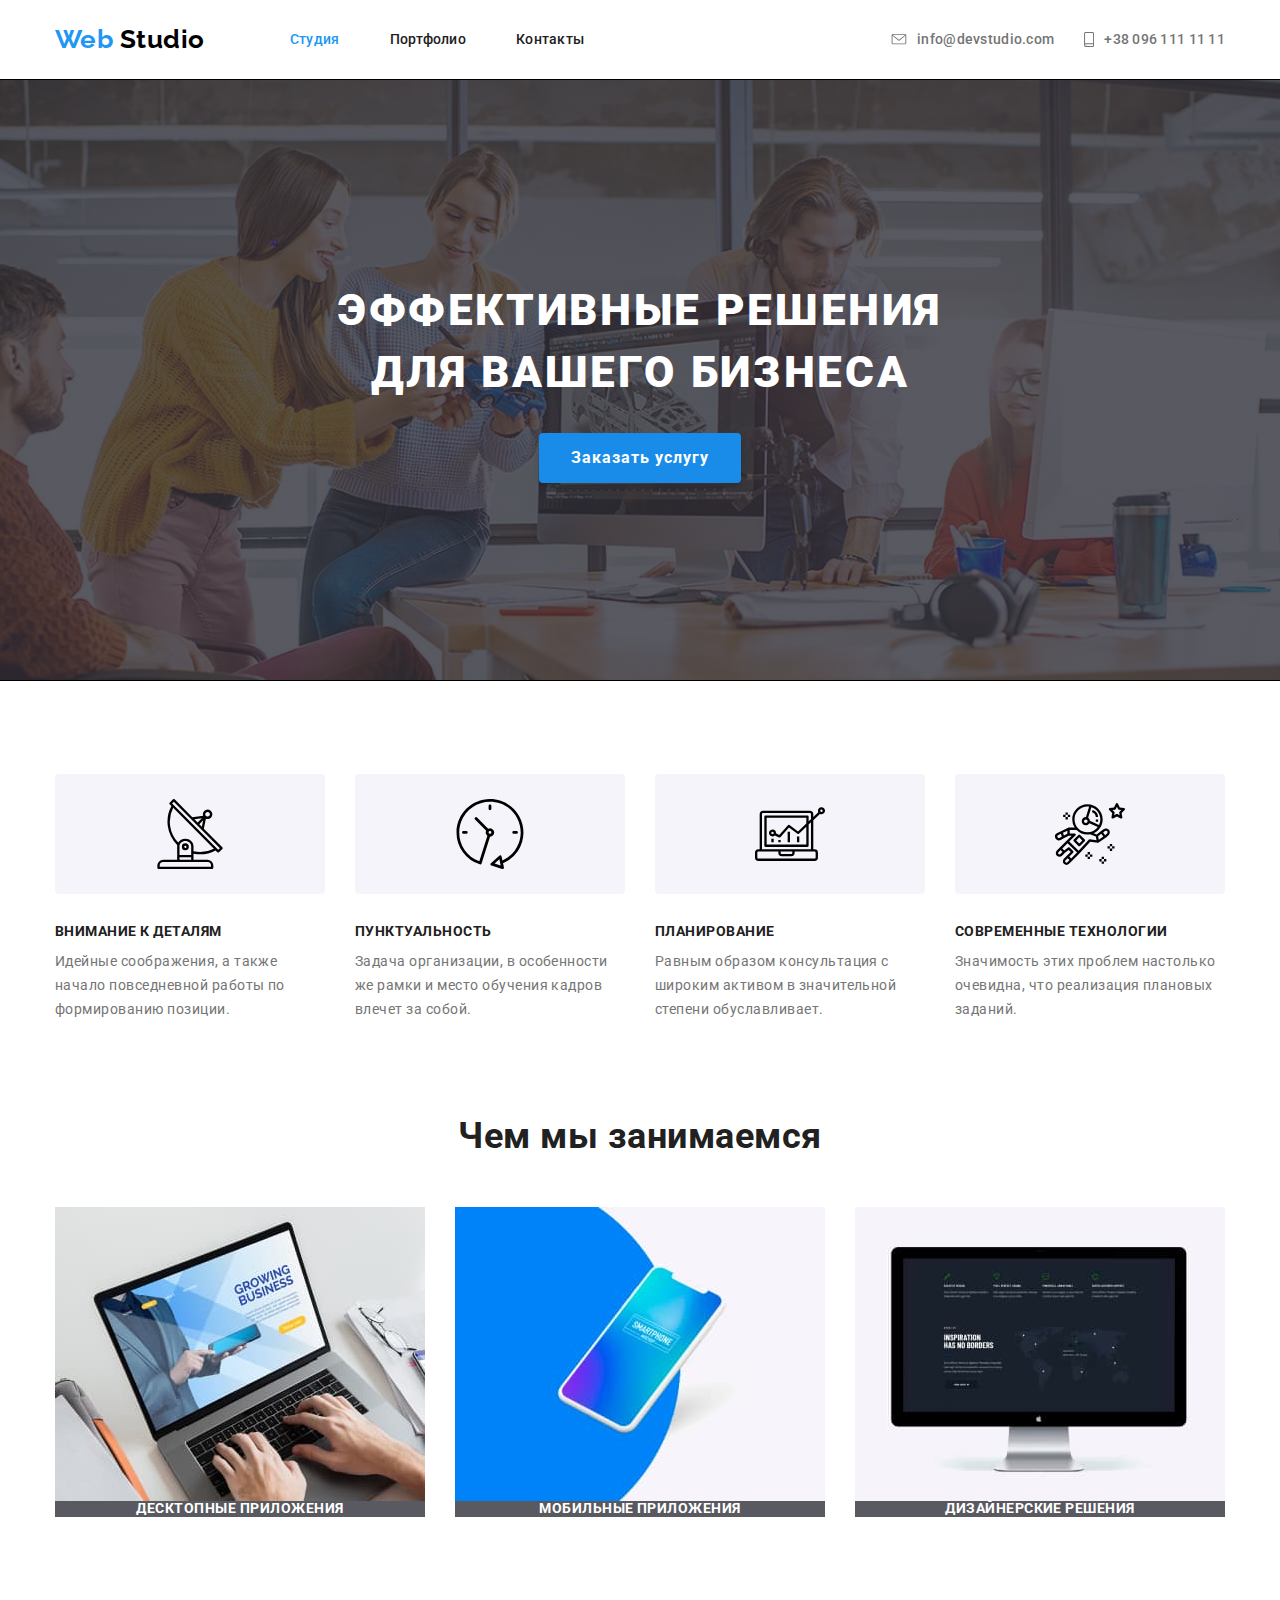
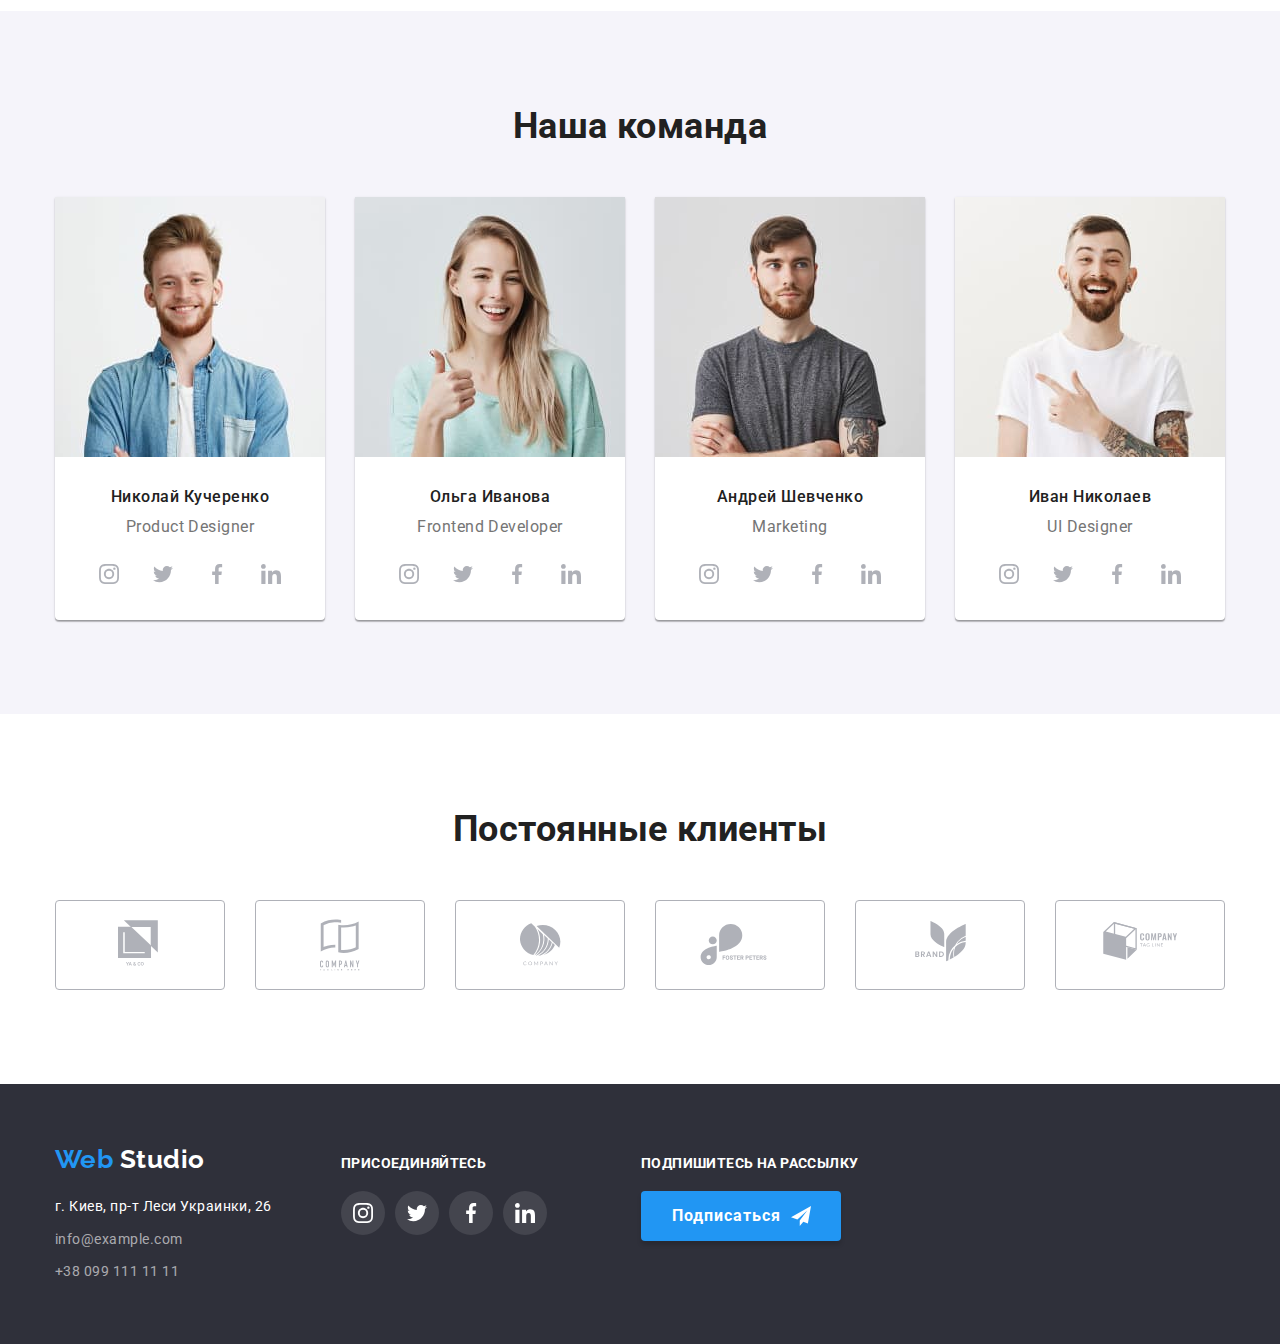
==== index.html @ 8c5b04fd "Добавляет основные файлы проекта" ====
<!DOCTYPE html>
<html lang="ru">
  <head>
    <meta charset="UTF-8" />
    <meta name="viewport" content="width=device-width, initial-scale=1.0" />
    <title lang="en">Markup homework4</title>
    <link
      href="https://fonts.googleapis.com/css2?family=Raleway:wght@700&family=Roboto:wght@400;500;700;900&display=swap"
      rel="stylesheet"
    />
    <link
      rel="stylesheet"
      href="https://cdnjs.cloudflare.com/ajax/libs/modern-normalize/0.6.0/modern-normalize.min.css"
    />
    <link rel="stylesheet" href="css/styles.css" />
  </head>
  <body>
    <!-- Шапка -->
    <header class="head main-no-border">
      <div class="container section">
        <nav class="main-nav">
          <a href="./index.html" class="logo-head"
            ><span class="logo-decoration">Web</span> Studio</a
          >
          <ul class="menunav list">
            <li class="item">
              <a href="./index.html" class="menunav-links current link"
                >Студия</a
              >
            </li>
            <li class="item">
              <a href="./portfolio.html" class="menunav-links link"
                >Портфолио</a
              >
            </li>
            <li class="item">
              <a href="" class="menunav-links link">Контакты</a>
            </li>
          </ul>
        </nav>
        <div class="header-util">
          <address class="contacts list">
            <ul class="contacts-list list">
              <li class="contacts-list-item">
                <a
                  class="contacts-links envelope"
                  href="mailto:info@devstudio.com"
                  lang="en"
                  ><svg class="icon-envelope" width="16" height="11">
                    <use href="./images/sprite.svg#icon-envelope"></use>
                  </svg>
                  info@devstudio.com</a
                >
              </li>
              <li class="contacts-list-item">
                <a class="contacts-links smartphone" href="tel:=380961111111">
                  <svg class="icon-smartphone" width="10" height="15">
                    <use href="./images/sprite.svg#icon-smartphone"></use>
                  </svg>
                  +38 096 111 11 11</a
                >
              </li>
            </ul>
          </address>
        </div>
      </div>
    </header>
    <main>
      <!-- Секция Герой -->
      <section class="hero">
        <div class="container">
          <h1 class="hero-title">
            Эффективные решения<br />
            для вашего бизнеса
          </h1>
          <a href="" class="button">Заказать услугу</a>
        </div>
      </section>

      <!-- Секция преимуществ -->
      <section class="section advantages">
        <div class="container">
          <h2 class="subject">Наши Преимущества</h2>
          <ul class="advantages-list list">
            <li class="advantages-item">
              <div class="advantages-util">
                <svg class="icon-advantages">
                  <use href="./images/sprite.svg#icon-antenna1"></use>
                </svg>
              </div>
              <h3 class="advantages-title">Внимание к деталям</h3>
              <p class="advantages-text">
                Идейные соображения, а также начало повседневной работы по
                формированию позиции.
              </p>
            </li>
            <li class="advantages-item">
              <div class="advantages-util">
                <svg class="icon-advantages">
                  <use href="./images/sprite.svg#icon-clock1"></use>
                </svg>
              </div>
              <h3 class="advantages-title">Пунктуальность</h3>
              <p class="advantages-text">
                Задача организации, в особенности же рамки и место обучения
                кадров влечет за собой.
              </p>
            </li>
            <li class="advantages-item">
              <div class="advantages-util">
                <svg class="icon-advantages">
                  <use href="./images/sprite.svg#icon-diagram1"></use>
                </svg>
              </div>
              <h3 class="advantages-title">Планирование</h3>
              <p class="advantages-text">
                Равным образом консультация с широким активом в значительной
                степени обуславливает.
              </p>
            </li>
            <li class="advantages-item">
              <div class="advantages-util">
                <svg class="icon-advantages">
                  <use href="./images/sprite.svg#icon-astronaut1"></use>
                </svg>
              </div>
              <h3 class="advantages-title">Современные технологии</h3>
              <p class="advantages-text">
                Значимость этих проблем настолько очевидна, что реализация
                плановых заданий.
              </p>
            </li>
          </ul>
        </div>
      </section>
      <!-- Секций чем мы занимаемся -->
      <section class="job section">
        <div class="container">
          <h2 class="job-title">Чем мы занимаемся</h2>
          <ul class="job-list list">
            <li class="job-list-item">
              <img
                src="./images/laptop.jpg"
                alt="laptop"
                width="370"
                height="294"
              />
              <h3 class="job-description">Десктопные приложения</h3>
            </li>
            <li class="job-list-item">
              <img
                src="./images/smartphone.jpg"
                alt="smartphone"
                width="370"
                height="294"
              />
              <h3 class="job-description">Мобильные приложения</h3>
            </li>
            <li class="job-list-item">
              <img
                src="./images/design.jpg"
                alt="design"
                width="370"
                height="294"
              />
              <h3 class="job-description">Дизайнерские решения</h3>
            </li>
          </ul>
        </div>
      </section>
      <!-- Секция наша команда -->
      <section class="team section">
        <div class="container">
          <h2 class="team-main-title">Наша команда</h2>
          <ul class="team-list list">
            <li class="team-list-item">
              <img
                src="./images/team/Nick.jpg"
                alt="Фото_дизайнера"
                width="270"
                height="260"
              />
              <h3 class="team-title">Николай Кучеренко</h3>
              <p class="team-text">Product Designer</p>
              <ul class="team-socials list">
                <li class="team-socials-item">
                  <a
                    class="team-socials-item-link"
                    href="https://www.instagram.com/"
                    aria-label="Иконка инстаграма"
                    ><svg class="icon-socials-team">
                      <use href="./images/sprite.svg#icon-instagram"></use>
                    </svg>
                  </a>
                </li>
                <li class="team-socials-item">
                  <a
                    class="team-socials-item-link"
                    href="https://twitter.com/?lang=ru"
                    aria-label="Иконка твиттера"
                    ><svg class="icon-socials-team">
                      <use href="./images/sprite.svg#icon-twitter"></use>
                    </svg>
                  </a>
                </li>
                <li class="team-socials-item">
                  <a
                    class="team-socials-item-link"
                    href="https://www.facebook.com/"
                    aria-label="Иконка фейсбука"
                    ><svg class="icon-socials-team">
                      <use href="./images/sprite.svg#icon-facebook"></use></svg
                  ></a>
                </li>
                <li class="team-socials-item">
                  <a
                    class="team-socials-item-link"
                    href="https://www.linkedin.com/"
                    aria-label="Иконка линкедина"
                    ><svg class="icon-socials-team">
                      <use href="./images/sprite.svg#icon-in"></use></svg
                  ></a>
                </li>
              </ul>
            </li>
            <li class="team-list-item">
              <img
                src="./images/team/Olga.jpg"
                alt="Фото_разработчика"
                width="270"
                height="260"
              />
              <h3 class="team-title">Ольга Иванова</h3>
              <p class="team-text">Frontend Developer</p>
              <ul class="team-socials list">
                <li class="team-socials-item">
                  <a
                    class="team-socials-item-link"
                    href="https://www.instagram.com/"
                    aria-label="Иконка инстаграма"
                    ><svg class="icon-socials-team">
                      <use href="./images/sprite.svg#icon-instagram"></use>
                    </svg>
                  </a>
                </li>
                <li class="team-socials-item">
                  <a
                    class="team-socials-item-link"
                    href="https://twitter.com/?lang=ru"
                    aria-label="Иконка твиттера"
                    ><svg class="icon-socials-team">
                      <use href="./images/sprite.svg#icon-twitter"></use></svg
                  ></a>
                </li>
                <li class="team-socials-item">
                  <a
                    class="team-socials-item-link"
                    href="https://www.facebook.com/"
                    aria-label="Иконка фейсбука"
                    ><svg class="icon-socials-team">
                      <use href="./images/sprite.svg#icon-facebook"></use></svg
                  ></a>
                </li>
                <li class="team-socials-item">
                  <a
                    class="team-socials-item-link"
                    href="https://www.linkedin.com/"
                    aria-label="Иконка линкедина"
                    ><svg class="icon-socials-team">
                      <use href="./images/sprite.svg#icon-in"></use></svg
                  ></a>
                </li>
              </ul>
            </li>
            <li class="team-list-item">
              <img
                src="./images/team/Andrew.jpg"
                alt="Фото_маркетингового_директора"
                width="270"
                height="260"
              />
              <h3 class="team-title">Андрей Шевченко</h3>
              <p class="team-text">Marketing</p>
              <ul class="team-socials list">
                <li class="team-socials-item">
                  <a
                    class="team-socials-item-link"
                    href="https://www.instagram.com/"
                    aria-label="Иконка инстаграма"
                    ><svg class="icon-socials-team">
                      <use href="./images/sprite.svg#icon-instagram"></use>
                    </svg>
                  </a>
                </li>
                <li class="team-socials-item">
                  <a
                    class="team-socials-item-link"
                    href="https://twitter.com/?lang=ru"
                    aria-label="Иконка твиттера"
                    ><svg class="icon-socials-team">
                      <use href="./images/sprite.svg#icon-twitter"></use></svg
                  ></a>
                </li>
                <li class="team-socials-item">
                  <a
                    class="team-socials-item-link"
                    href="https://www.facebook.com/"
                    aria-label="Иконка фейсбука"
                    ><svg class="icon-socials-team">
                      <use href="./images/sprite.svg#icon-facebook"></use></svg
                  ></a>
                </li>
                <li class="team-socials-item">
                  <a
                    class="team-socials-item-link"
                    href="https://www.linkedin.com/"
                    aria-label="Иконка линкедина"
                    ><svg class="icon-socials-team">
                      <use href="./images/sprite.svg#icon-in"></use></svg
                  ></a>
                </li>
              </ul>
            </li>
            <li class="team-list-item">
              <img
                src="./images/team/Ivan.jpg"
                alt="Фото_дизайнера_интерфейса"
                width="270"
                height="260"
              />
              <h3 class="team-title">Иван Николаев</h3>
              <p class="team-text">UI Designer</p>
              <ul class="team-socials list">
                <li class="team-socials-item">
                  <a
                    class="team-socials-item-link"
                    href="https://www.instagram.com/"
                    aria-label="Иконка инстаграма"
                    ><svg class="icon-socials-team">
                      <use href="./images/sprite.svg#icon-instagram"></use>
                    </svg>
                  </a>
                </li>
                <li class="team-socials-item">
                  <a
                    class="team-socials-item-link"
                    href="https://twitter.com/?lang=ru"
                    aria-label="Иконка твиттера"
                    ><svg class="icon-socials-team">
                      <use href="./images/sprite.svg#icon-twitter"></use></svg
                  ></a>
                </li>
                <li class="team-socials-item">
                  <a
                    class="team-socials-item-link"
                    href="https://www.facebook.com/"
                    aria-label="Иконка фейсбука"
                    ><svg class="icon-socials-team">
                      <use href="./images/sprite.svg#icon-facebook"></use></svg
                  ></a>
                </li>
                <li class="team-socials-item">
                  <a
                    class="team-socials-item-link"
                    href="https://www.linkedin.com/"
                    aria-label="Иконка линкедина"
                    ><svg class="icon-socials-team">
                      <use href="./images/sprite.svg#icon-in"></use></svg
                  ></a>
                </li>
              </ul>
            </li>
          </ul>
        </div>
      </section>
      <!-- Секция постоянные клиенты -->
      <section class="clients section">
        <div class="container">
          <h2 class="clients-title">Постоянные клиенты</h2>
          <ul class="clients-list list">
            <li class="clients-list-item">
              <a
                class="clients-list-item-link"
                href=""
                aria-label="логотип_клиента1"
                ><svg class="client_logo" width="44" height="49">
                  <use href="./images/sprite.svg#icon-client1"></use></svg
              ></a>
            </li>
            <li class="clients-list-item">
              <a
                class="clients-list-item-link"
                href=""
                aria-label="логотип_клиента2"
                ><svg class="client_logo" width="40" height="52">
                  <use href="./images/sprite.svg#icon-client2"></use></svg
              ></a>
            </li>
            <li class="clients-list-item">
              <a
                class="clients-list-item-link"
                href=""
                aria-label="логотип_клиента3"
                ><svg class="client_logo" width="41" height="43">
                  <use href="./images/sprite.svg#icon-client3"></use></svg
              ></a>
            </li>
            <li class="clients-list-item">
              <a
                class="clients-list-item-link"
                href=""
                aria-label="логотип_клиента4"
                ><svg class="client_logo" width="80" height="42">
                  <use href="./images/sprite.svg#icon-client4"></use></svg
              ></a>
            </li>
            <li class="clients-list-item">
              <a
                class="clients-list-item-link"
                href=""
                aria-label="логотип_клиента5"
                ><svg class="client_logo" width="59" height="47">
                  <use href="./images/sprite.svg#icon-client5"></use></svg
              ></a>
            </li>
            <li class="clients-list-item">
              <a
                class="clients-list-item-link"
                href=""
                aria-label="логотип_клиента6"
                ><svg class="client_logo" width="88" height="45">
                  <use href="./images/sprite.svg#icon-client6"></use></svg
              ></a>
            </li>
          </ul>
        </div>
      </section>
    </main>
    <!-- Футер -->
    <footer class="footer">
      <div class="footer-nav container section">
        <div class="footer-contacts-block">
          <a href="./index.html" class="logo-footer"
            ><span class="logo-decoration">Web</span> Studio</a
          >
          <address class="contacts-footer">
            <ul class="contacts-footer-list list">
              <li class="contacts-footer-list-item">
                <a href="https://goo.gl/maps/6xq8Gzf84UrhbULt7" class="map-link"
                  >г. Киев, пр-т Леси Украинки, 26</a
                >
              </li>
              <li class="contacts-footer-list-item">
                <a href="mailto:info@example.com" class="mail-footer"
                  >info@example.com</a
                >
              </li>
              <li class="contacts-footer-list-item">
                <a href="tel:+380991111111" class="phone-footer"
                  >+38 099 111 11 11</a
                >
              </li>
            </ul>
          </address>
        </div>
        <div class="join_us">
          <b class="join_us-title">ПРИСОЕДИНЯЙТЕСЬ</b>
          <ul class="footer-socials list">
            <li class="footer-socials-item">
              <a
                class="footer-socials-item-link"
                href=""
                aria-label="Иконка инстаграма"
                ><svg class="icon_footer">
                  <use href="./images/sprite.svg#icon-insta_footer"></use>
                </svg>
              </a>
            </li>
            <li class="footer-socials-item">
              <a
                class="footer-socials-item-link"
                href=""
                aria-label="Иконка твиттера"
                ><svg class="icon_footer">
                  <use href="./images/sprite.svg#icon-twitter_footer"></use>
                </svg>
              </a>
            </li>
            <li class="footer-socials-item">
              <a
                class="footer-socials-item-link"
                href=""
                aria-label="Иконка фейсбука"
                ><svg class="icon_footer">
                  <use href="./images/sprite.svg#icon-facebook"></use>
                </svg>
              </a>
            </li>
            <li class="footer-socials-item">
              <a
                class="footer-socials-item-link"
                href=""
                aria-label="Иконка линкедина"
                ><svg class="icon_footer">
                  <use href="./images/sprite.svg#icon-linkedin_footer"></use>
                </svg>
              </a>
            </li>
          </ul>
        </div>
        <div class="subscribe">
          <b class="subscribe-title">Подпишитесь на рассылку</b>
          <a href="" class="button-footer"
            >Подписаться<svg class="icon-icon_send">
              <use href="./images/sprite.svg#icon-icon_send"></use></svg
          ></a>
        </div>
      </div>
    </footer>
  </body>
</html>
---- css/styles.css ----
html {
  box-sizing: border-box;
}

*,
*::before,
*::after {
  box-sizing: inherit;
}

:root {
  --main-font: 'Roboto', sans-serif;
  --second-font: 'Raleway', sans-serif;
  --primary-text-color: #757575;
  --primary-title-color: #212121;
  --accent-color: #2196f3;
  --primary-white-color: #ffffff;
  --footer-background-color: #2f303a;
  --secondary-white-color: #f5f4fa;
  --main-black-color: #000000;
  --footer-links-color: rgba(255, 255, 255, 0.6);
  --secondaty-accent-color: #188ce8;
  --text-background-color: rgba(47, 48, 58, 0.8);
  --socials-main-color: #afb1b8;
  --primary-background-color: #e5e5e5;
  --portfolio-card-border-color: #eeeeee;
  --hero-gradient-color: rgba(47, 48, 58, 0.8);
  --header-border-color: #ececec;

  --max-width: 1200px;
}

body {
  background-color: var(--primary-white-color);
  color: var(--primary-text-color);
  font-family: var(--main-font);
  letter-spacing: 0.03em;
}

h1,
h2,
h3,
h4,
h5,
h6,
p {
  padding: 0;
  margin: 0;
}
/* обнуление стилей */

img {
  display: block;
  max-width: 100%;
  height: auto;
}

.list {
  list-style: none;
  margin: 0px;
  padding: 0px;
}
.link {
  text-decoration: none;
  display: block;
}

/* Контейнер */
.container {
  width: 1200px;
  margin-left: auto;
  margin-right: auto;
  padding-left: 15px;
  padding-right: 15px;
}
/* cекция */
.section {
  padding-top: 94px;
  padding-bottom: 94px;

  margin-left: auto;
  margin-right: auto;
}

/* оформление шапки */

.logo-head,
.logo-decoration {
  font-family: var(--second-font);
  font-weight: bold;
  font-size: 26px;
  line-height: 1.2;
  color: var(--main-black-color);
}

.head .container {
  display: flex;
  align-items: center;
  justify-content: space-between;
}

.logo-head {
  margin-right: 85px;
}

.logo-decoration {
  color: var(--accent-color);
}

/* оформление навигации сайта */
.main-no-border {
  border: 0px;
}

header {
  color: var(--main-font-color);
  border-bottom: 1px solid var(--header-border-color);
}

header .section {
  padding-top: 0px;
  padding-bottom: 0px;
}

.main-nav,
.menunav {
  display: flex;
  align-items: center;
  /* justify-content: space-around; */
}

.menunav .item:not(:last-child) {
  margin-right: 50px;
}

.header-util {
  display: flex;
}

.contacts-list {
  display: flex;
}

.contacts-list-item:not(:last-child) {
  margin-right: 30px;
}

.menunav-links,
.contacts-links {
  padding-top: 32px;
  padding-bottom: 32px;

  font-style: normal;
  color: var(--primary-title-color);
  font-weight: 500;
  font-size: 14px;
  line-height: 1.14;
  letter-spacing: 0.02em;
}

.contacts-links {
  display: flex;
  align-items: center;
}

.icon-smartphone {
  margin-right: 10px;
  fill: var(--primary-text-color);
}

.icon-envelope {
  margin-right: 10px;
  fill: var(--primary-text-color);
}

/* Оформление интерактивных элементов */
.menunav .menunav-links:hover,
.menunav .menunav-links:focus,
.menunav .menunav-links.current,
.contacts .contacts-links:focus,
.contacts .contacts-links:hover,
.contacts-links:hover .icon-smartphone,
.contacts-links:focus .icon-smartphone,
.contacts-links:hover .icon-envelope,
.contacts-links:focus .icon-envelope {
  color: var(--accent-color);
  fill: var(--accent-color);
  position: relative;
}

.team-socials-item-link:hover,
.team-socials-item-link:focus,
.footer-socials-item-link:hover,
.footer-socials-item-link:focus {
  background-color: var(--accent-color);
}

/* линия под активной страницей */

/* оформление списка контактов */
.contacts-links {
  color: var(--primary-text-color);
}

/* Оформление основной страницы */
/* Секция Герой */

/* Картинка Герой */
.hero {
  padding-top: 200px;
  padding-bottom: 200px;
  max-width: 1600px;
  height: 600px;
  margin-left: auto;
  margin-right: auto;
  text-align: center;
  outline: 1px solid black;

  background-image: linear-gradient(
      to right,
      var(--hero-gradient-color),
      var(--hero-gradient-color)
    ),
    url('../images/hero-image.jpg');
  background-size: cover;
  background-repeat: no-repeat;
  background-position: center;

  text-align: center;
}

/* .hero .container {
  padding-top: 200px;
  padding-bottom: 200px;
} */

.hero .button {
  padding: 10px 32px;
  border-radius: 4px;
  display: inline-block;
  margin-left: auto;
  margin-right: auto;
  box-shadow: 0px 4px 4px rgba(0, 0, 0, 0.15);
}

.hero-title {
  /* padding-top: 200px; */
  width: 696px;
  margin-left: auto;
  margin-right: auto;
  margin-bottom: 30px;

  font-weight: 900;
  font-size: 44px;
  line-height: 1.4;
  text-align: center;
  letter-spacing: 0.06em;
  text-transform: uppercase;
  color: #ffffff;
}
/* Секция преимуществ */

.advantages-list {
  display: flex;
  align-items: stretch;
  flex-wrap: wrap;
}

.advantages-item {
  width: 270px;
}

.advantages-util {
  display: flex;
  height: 120px;
  background-color: var(--secondary-white-color);
  justify-content: center;
  align-items: center;
  border-radius: 4px;

  margin-bottom: 30px;
}

.icon-advantages {
  width: 70px;
  height: 70px;
}

.advantages-item:not(:last-child) {
  margin-right: 30px;
}

.advantages-title {
  margin-bottom: 10px;

  font-weight: bold;
  font-size: 14px;
  line-height: 1.14;
  text-transform: uppercase;
  color: var(--primary-title-color);
}

.advantages-text {
  font-size: 14px;
  line-height: 1.7;
  color: var(--primary-text-color);
}
/* Секция "Чем мы занимаемся */

.job.section {
  padding-top: 0px;
}

.job-list {
  display: flex;
  /* justify-content: space-between; */
}

.job-list-item:not(:last-child) {
  margin-right: 30px;
}

.job-list-item {
  width: 370px;
}

.job-title {
  margin-bottom: 50px;

  font-weight: bold;
  font-size: 36px;
  line-height: 1.17;
  text-align: center;
  color: var(--primary-title-color);
}

.job-description {
  font-weight: bold;
  font-size: 14px;
  line-height: 1.14;
  text-align: center;
  text-transform: uppercase;
  color: var(--primary-white-color);
  background-color: var(--text-background-color);
}

/* Секция наша Команда */

.team.section {
  background-color: var(--secondary-white-color);
}

.container .team {
  display: flex;
}

.team-list {
  display: flex;
  /* justify-content: space-between; */
}

.team-list-item {
  padding-bottom: 24px;

  border-radius: 0px 0px 4px 4px;
  box-shadow: 0px 2px 1px rgba(0, 0, 0, 0.2), 0px 1px 1px rgba(0, 0, 0, 0.14),
    0px 1px 3px rgba(0, 0, 0, 0.12);
  background-color: var(--primary-white-color);
}

.team-list-item > img {
  margin-bottom: 30px;
}

.team-list-item:not(:last-child) {
  margin-right: 30px;
}

/* Заголовок */
.team-main-title {
  margin-bottom: 50px;

  font-weight: bold;
  font-size: 36px;
  line-height: 1.17;
  text-align: center;
  color: var(--primary-title-color);
}

/* Имена команды */
.team-title {
  margin-bottom: 10px;

  font-weight: 500;
  font-size: 16px;
  line-height: 1.19;
  text-align: center;
  color: var(--primary-title-color);
}
/* Должности */
.team-text {
  margin-bottom: 16px;

  font-size: 16px;
  line-height: 1.19;
  text-align: center;
  color: var(--primary-text-color);
}
/* Соц сети */

.team-socials-item:not(:last-child) {
  margin-right: 10px;
}

.team-socials {
  display: flex;
  justify-content: center;
}

.team-socials-item-link {
  display: flex;
  justify-content: center;
  align-items: center;
  width: 44px;
  height: 44px;
  border-radius: 50%;
  background-color: var(--primary-white-color);
  /* background-position: center;
  background-repeat: no-repeat; */
}

.icon-socials-team {
  width: 20px;
  height: 20px;
  fill: var(--socials-main-color);
}

.team-socials-item-link:hover .icon-socials-team {
  fill: var(--primary-white-color);
}

.team-socials a {
  color: var(--socials-main-color);
}

/* Секция постоянные клиенты */

.container .clients {
  display: flex;
}

.clients-list {
  display: flex;
  justify-content: space-between;
}

.clients-list-item {
  display: flex;
  justify-content: center;
  align-items: center;

  width: 170px;
  height: 90px;
  box-sizing: border-box;
  border: 1px solid var(--socials-main-color);
  border-radius: 4px;
}

.clients-list-item:hover {
  border: 1px solid var(--accent-color);
  border-radius: 4px;
}

.clients-list-item:hover .client_logo,
.clients-list-item:focus .client_logo {
  fill: var(--accent-color);
}

.clients-list-item:not(:last-child) {
  margin-right: 30px;
}

.clients-list-item-link {
  display: flex;
  justify-content: center;
  align-items: center;
  width: 170px;
  height: 90px;
}

.client_logo {
  fill: var(--socials-main-color);
}

.clients-title {
  margin-bottom: 50px;

  font-weight: bold;
  font-size: 36px;
  line-height: 1.17;
  text-align: center;
  color: var(--primary-title-color);
}

/* Подвал */

.footer {
  background: var(--footer-background-color);
}

footer div {
  vertical-align: top;
}

footer div.section {
  padding-top: 60px;
  padding-bottom: 60px;
}

.footer-nav {
  display: flex;
  align-items: baseline;
  padding-right: 15px;
  padding-left: 15px;
}

.footer-contacts-block {
  /* width: 231px; */
  margin-right: 69px;
}

.contacts-footer-list-item:not(:last-child) {
  margin-bottom: 9px;
}

.mail-footer,
.phone-footer,
.map-link {
  display: block;

  font-style: normal;
  font-size: 14px;
  line-height: 1.7;
  color: rgba(255, 255, 255, 0.6);
}

.phone-footer {
  color: var(--footer-links-color);
}

.logo-footer {
  margin-bottom: 20px;

  font-family: var(--second-font);
  font-weight: bold;
  font-size: 26px;
  line-height: 1.2;
  color: #ffffff;
  text-decoration: none;
  display: block;
}
.map-link {
  color: #ffffff;
}

.join_us {
  /* width: 206px; */
  margin-right: 94px;
}

.join_us-title,
.subscribe-title {
  display: block;
  margin-bottom: 20px;

  font-family: var(--main-font);
  font-weight: bold;
  font-size: 14px;
  line-height: 16px;
  letter-spacing: 0.03em;
  text-transform: uppercase;
}

.footer-socials {
  display: flex;
  justify-content: space-between;
}
.footer-socials-item:not(:last-child) {
  margin-right: 10px;
}

/* иконки соц-сетей */
.footer-socials-item-link {
  display: flex;
  justify-content: center;
  align-items: center;
  width: 44px;
  height: 44px;
  border-radius: 50%;
  background-color: rgba(255, 255, 255, 0.1);
  /* background-position: center;
  background-repeat: no-repeat; */
}

.icon_footer {
  width: 20px;
  height: 20px;
  fill: var(--primary-white-color);
}

.icon-icon_send {
  /* align-self: flex-end; */
  margin-left: 10px;
  width: 20px;
  height: 20px;
  fill: var(--primary-white-color);
}

/* Оформление портфолио */

.portfolio-item-img {
  display: block;
}

.portfolio-item-link {
  display: block;
}

.portfolio-section {
  padding-top: 93px;
  padding-bottom: 94px;
  /* padding-right: 15px;
  padding-left: 15px; */
}

.portfolio {
  display: flex;
  flex-wrap: wrap;
}

.portfolio-item {
  /* width: 370px; */
  width: calc((100% - 60px) / 3);
  margin-right: 30px;
  margin-bottom: 30px;

  /* border: 1px solid var(--portfolio-card-border-color); */
}

.border-box {
  padding-top: 20px;
  padding-bottom: 20px;
  padding-left: 24px;
  padding-right: 24px;

  border-left: 1px solid var(--portfolio-card-border-color);
  border-right: 1px solid var(--portfolio-card-border-color);
  border-bottom: 1px solid var(--portfolio-card-border-color);
}

.portfolio-item:hover,
.portfolio-item:focus {
  box-shadow: 1px 4px 6px rgba(0, 0, 0, 0.16), 0px 4px 4px rgba(0, 0, 0, 0.06),
    0px 1px 1px rgba(0, 0, 0, 0.12);
}

.portfolio-item:nth-last-child(-n + 3) {
  margin-bottom: 0px;
}

.portfolio-item:nth-child(3n) {
  margin-right: 0px;
}

.portfolio-title {
  margin-bottom: 4px;
  /* padding-left: 24px;
  padding-right: 24px; */

  font-weight: bold;
  font-size: 18px;
  line-height: 2;
  letter-spacing: 0.06em;
  color: var(--primary-title-color);
}

.portfolio-text {
  /* padding-left: 24px;
  padding-right: 24px;
  padding-bottom: 20px; */

  font-size: 16px;
  line-height: 1.9;
  color: var(--primary-text-color);
}

.filter-list {
  display: flex;
  margin-bottom: 34px;
  justify-content: center;
}

.filter-list-item:not(:last-child) {
  margin-right: 8px;
}

.portfolio-description {
  background-color: rgba(33, 150, 243, 0.9);
  color: var(--primary-white-color);
  font-size: 18px;
  line-height: 1.56;
  letter-spacing: 0.03em;
}

a {
  text-decoration: none;
}

b {
  font-weight: bold;
  font-size: 14px;
  line-height: 1.14;
  letter-spacing: 0.03em;
  text-transform: uppercase;
  color: #ffffff;
}

/* Кнопки */
.button,
.button-footer {
  color: var(--primary-white-color);
  background-color: var(--secondaty-accent-color);
  font-family: inherit;
  font-weight: bold;
  font-size: 16px;
  line-height: 1.87;
  display: inline-flex;
  align-items: center;
  text-align: center;
  letter-spacing: 0.06em;
}
.button-footer {
  display: inline-flex;
  padding-top: 10px;
  padding-bottom: 10px;
  padding-left: 29px;
  padding-right: 28px;

  justify-content: center;

  width: 200px;
  height: 50px;
  background-color: var(--accent-color);
  border-radius: 4px;
  box-shadow: 0px 4px 4px rgba(0, 0, 0, 0.15);
}

/* Кнопки фильтров */
.button-filter,
.button-filter-secondary {
  border-radius: 4px;
  padding-top: 6px;
  padding-left: 22px;
  padding-bottom: 6px;
  padding-right: 22px;
  border: none;

  font-weight: 500;
  font-size: 16px;
  line-height: 1.62;
  text-align: center;
  letter-spacing: 0.03em;
  color: var(--primary-white-color);
  background-color: var(--secondaty-accent-color);
  cursor: pointer;
  /* Пока оставить цвета для вторичных кнопок */
}
.button-filter-secondary {
  color: var(--primary-title-color);
  background-color: var(--secondary-white-color);
}
.button-filter:hover,
.button-filter:focus,
.button-filter-secondary:hover,
.button-filter-secondary:focus {
  color: var(--primary-white-color);
  background-color: var(--secondaty-accent-color);
  box-shadow: 0px 2px 2px rgba(0, 0, 0, 0.12), 0px 1px 2px rgba(0, 0, 0, 0.08),
    0px 3px 1px rgba(0, 0, 0, 0.1);
}
.subject,
.portfolio-description {
  display: none;
}
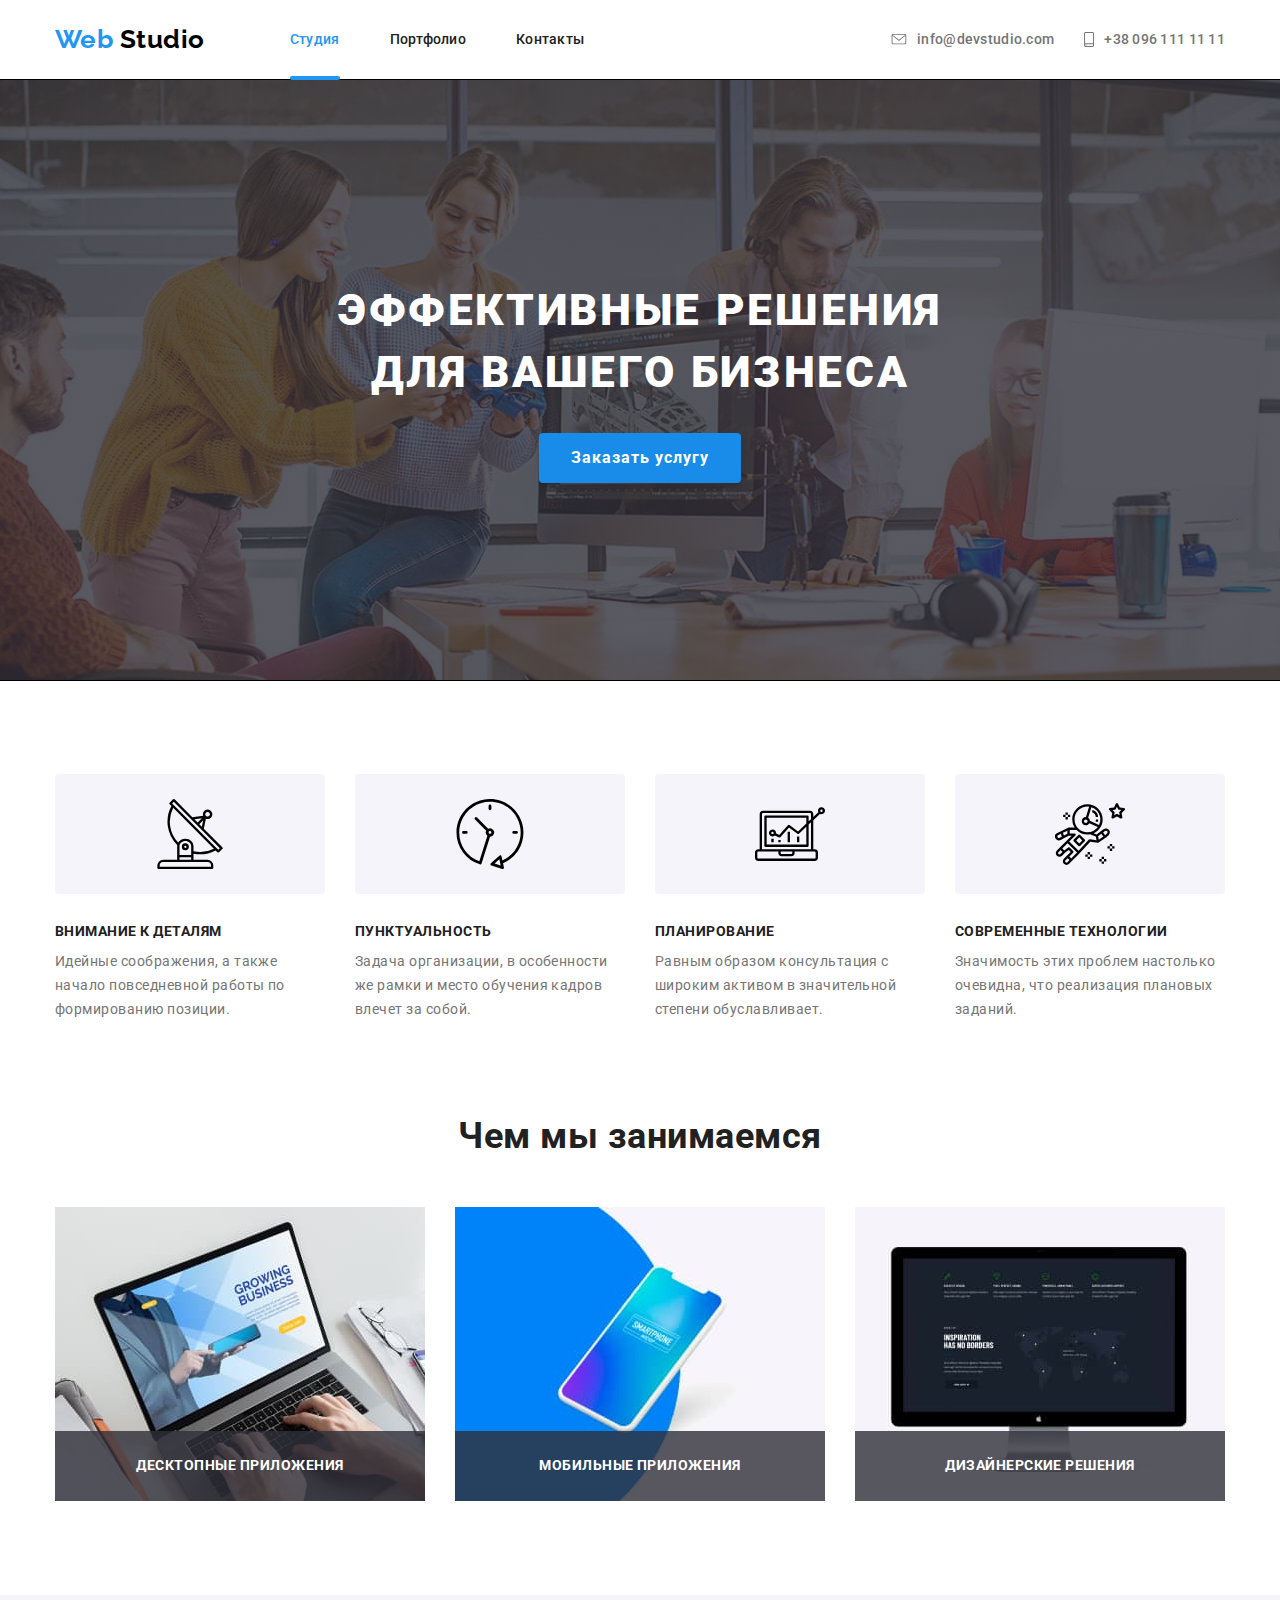
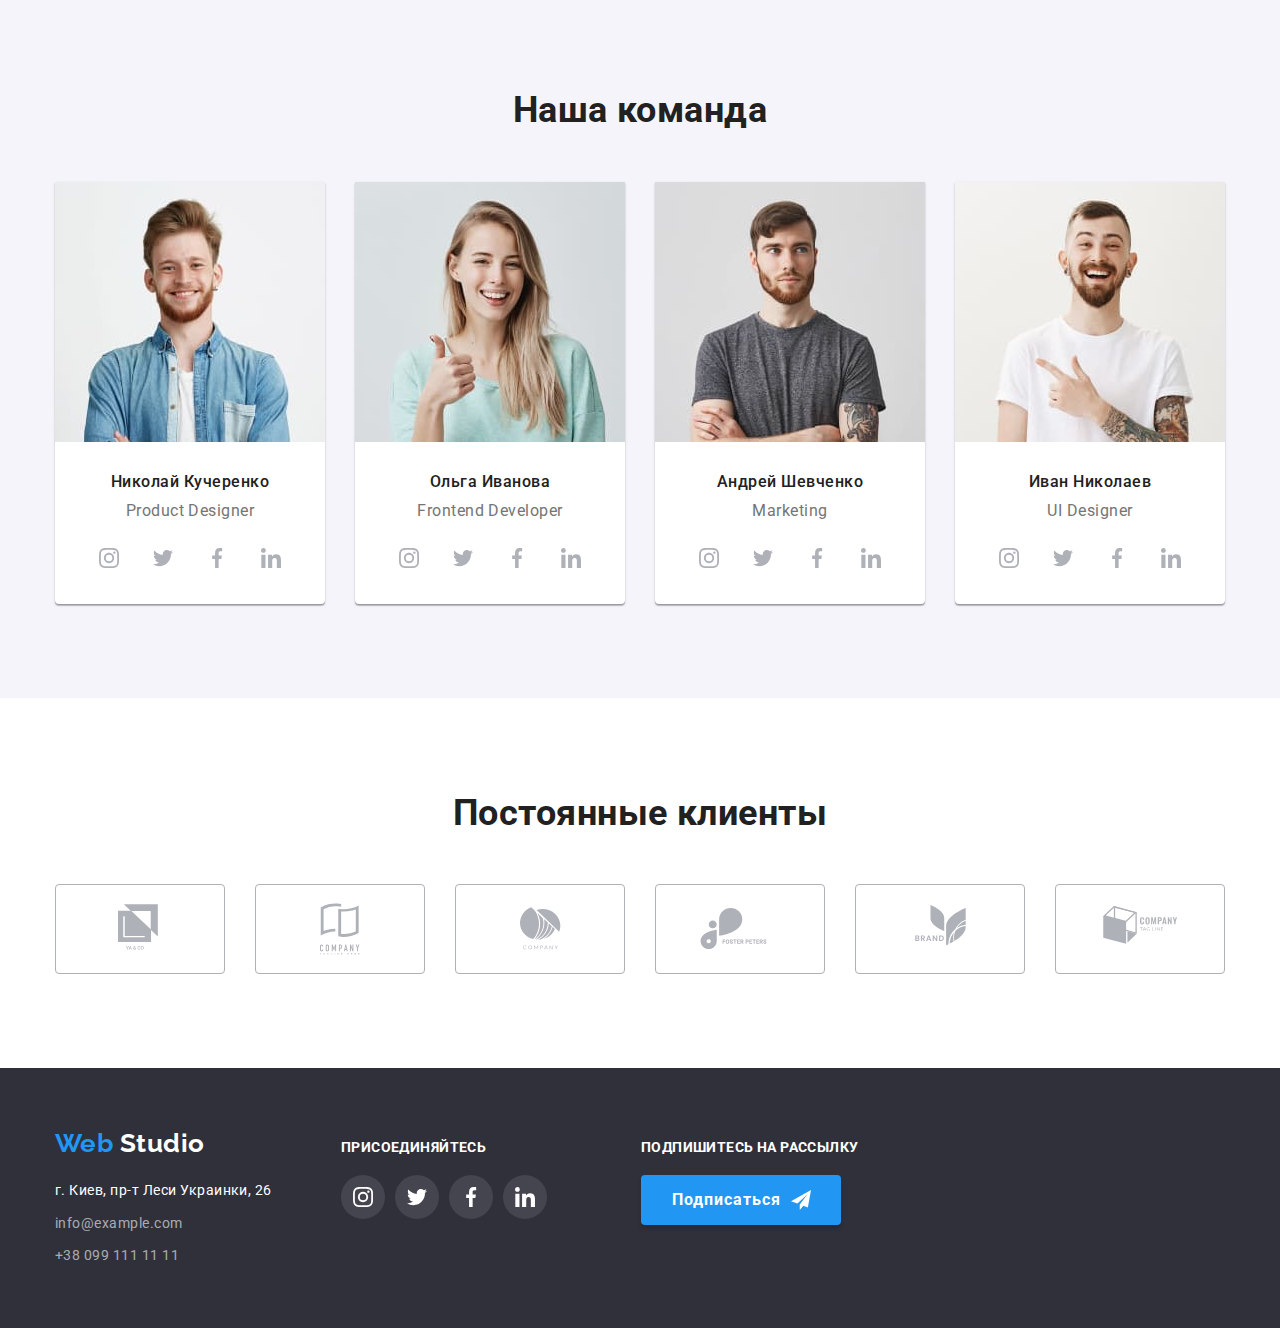
==== commit 27c090b8: "Update index.html" ====
--- a/index.html
+++ b/index.html
@@ -3,7 +3,7 @@
   <head>
     <meta charset="UTF-8" />
     <meta name="viewport" content="width=device-width, initial-scale=1.0" />
-    <title lang="en">Markup homework4</title>
+    <title lang="en">Markup homework5</title>
     <link
       href="https://fonts.googleapis.com/css2?family=Raleway:wght@700&family=Roboto:wght@400;500;700;900&display=swap"
       rel="stylesheet"
--- a/css/styles.css
+++ b/css/styles.css
@@ -147,6 +147,8 @@
 
 .menunav-links,
 .contacts-links {
+  position: relative;
+
   padding-top: 32px;
   padding-bottom: 32px;
 
@@ -185,7 +187,6 @@
 .contacts-links:focus .icon-envelope {
   color: var(--accent-color);
   fill: var(--accent-color);
-  position: relative;
 }
 
 .team-socials-item-link:hover,
@@ -196,6 +197,20 @@
 }
 
 /* линия под активной страницей */
+
+.current::after {
+  position: absolute;
+
+  content: '';
+  display: block;
+  width: 100%;
+
+  margin-top: 28px;
+
+  height: 4px;
+  border-radius: 2px;
+  background-color: var(--accent-color);
+}
 
 /* оформление списка контактов */
 .contacts-links {
@@ -321,6 +336,8 @@
 }
 
 .job-list-item {
+  position: relative;
+
   width: 370px;
 }
 
@@ -335,6 +352,16 @@
 }
 
 .job-description {
+  position: absolute;
+  bottom: 0;
+
+  width: 100%;
+  height: 70px;
+
+  display: inline-flex;
+  justify-content: center;
+  align-items: center;
+
   font-weight: bold;
   font-size: 14px;
   line-height: 1.14;
@@ -704,12 +731,34 @@
   margin-right: 8px;
 }
 
+.portfolio-item-img-description {
+  position: relative;
+  overflow: hidden;
+}
+
 .portfolio-description {
+  position: absolute;
+  top: 0;
+  left: 0;
+
+  width: 100%;
+  height: 100%;
+
+  padding-top: 63px;
+  padding-bottom: 63px;
+  padding-right: 24px;
+  padding-left: 24px;
+
   background-color: rgba(33, 150, 243, 0.9);
   color: var(--primary-white-color);
   font-size: 18px;
   line-height: 1.56;
   letter-spacing: 0.03em;
+  opacity: 0;
+}
+
+.portfolio-item-link:hover .portfolio-description {
+  opacity: 1;
 }
 
 a {
@@ -788,7 +837,6 @@
   box-shadow: 0px 2px 2px rgba(0, 0, 0, 0.12), 0px 1px 2px rgba(0, 0, 0, 0.08),
     0px 3px 1px rgba(0, 0, 0, 0.1);
 }
-.subject,
-.portfolio-description {
+.subject {
   display: none;
 }
